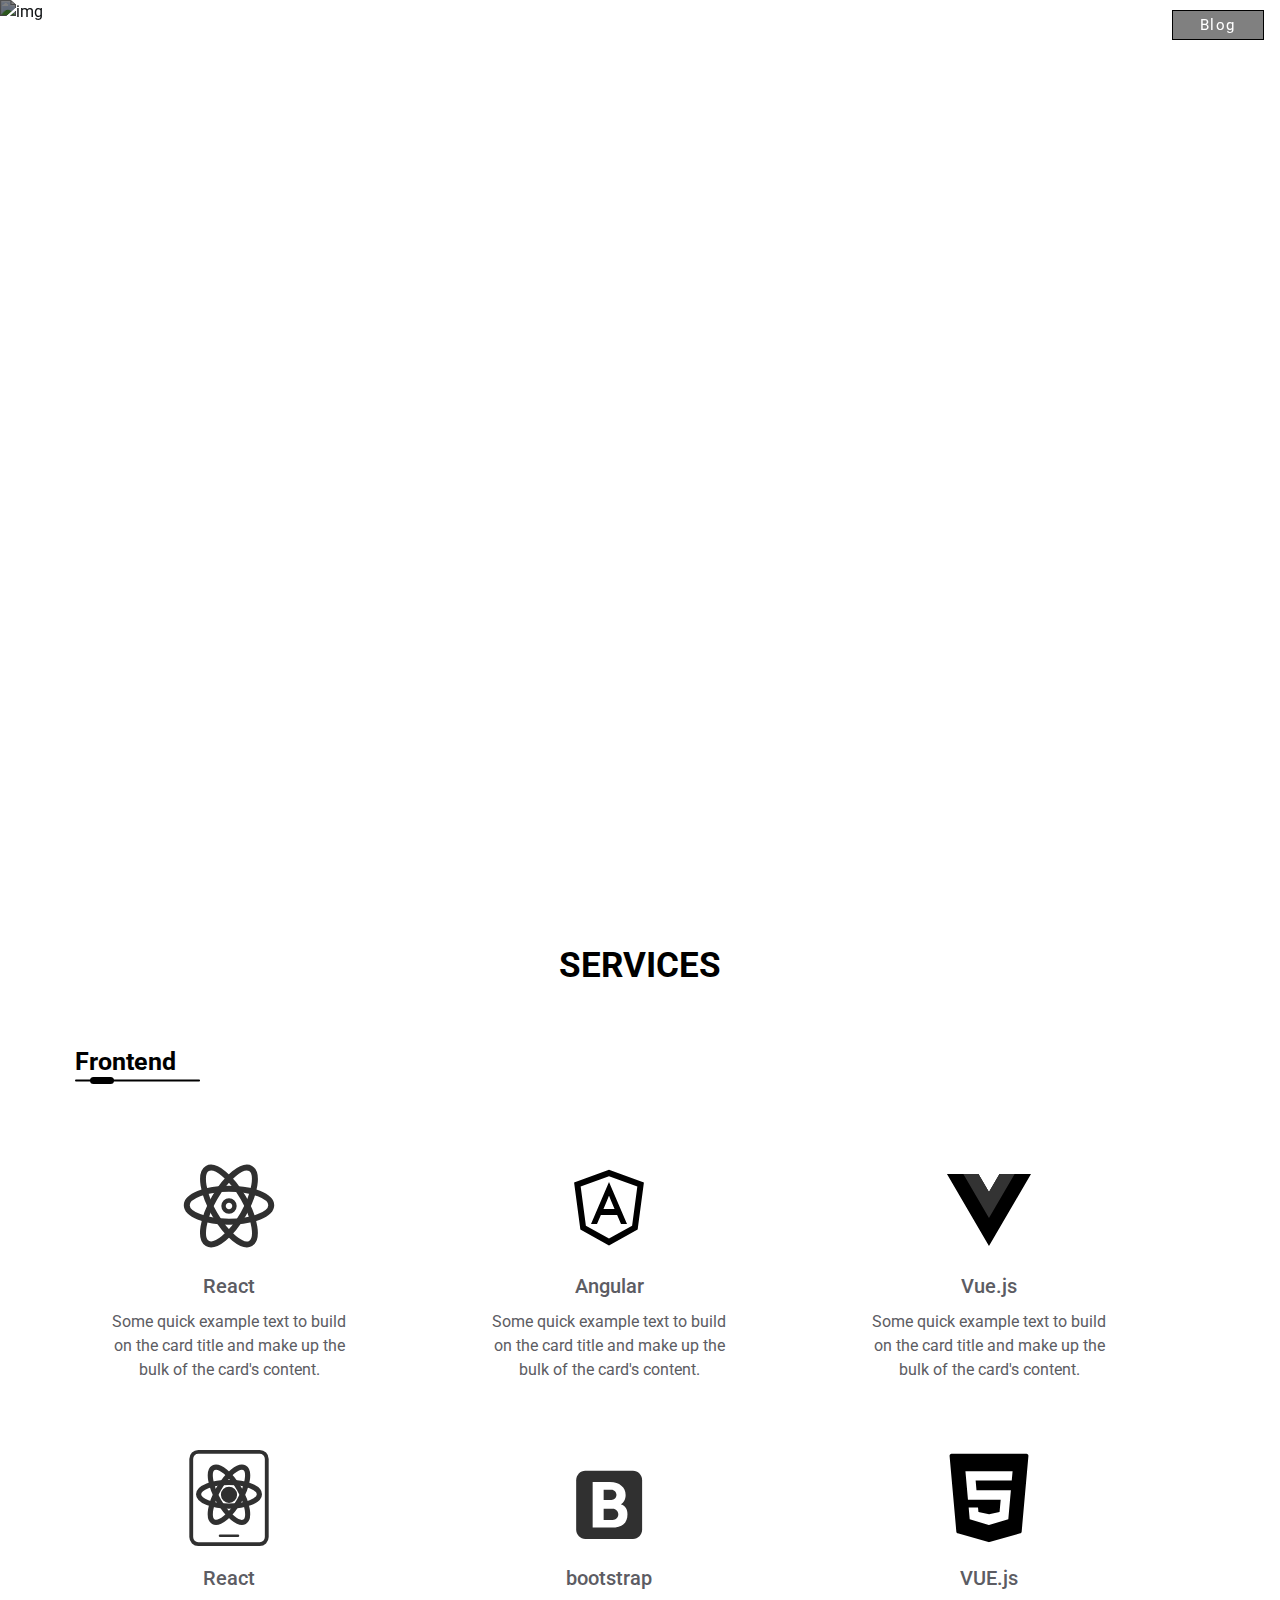
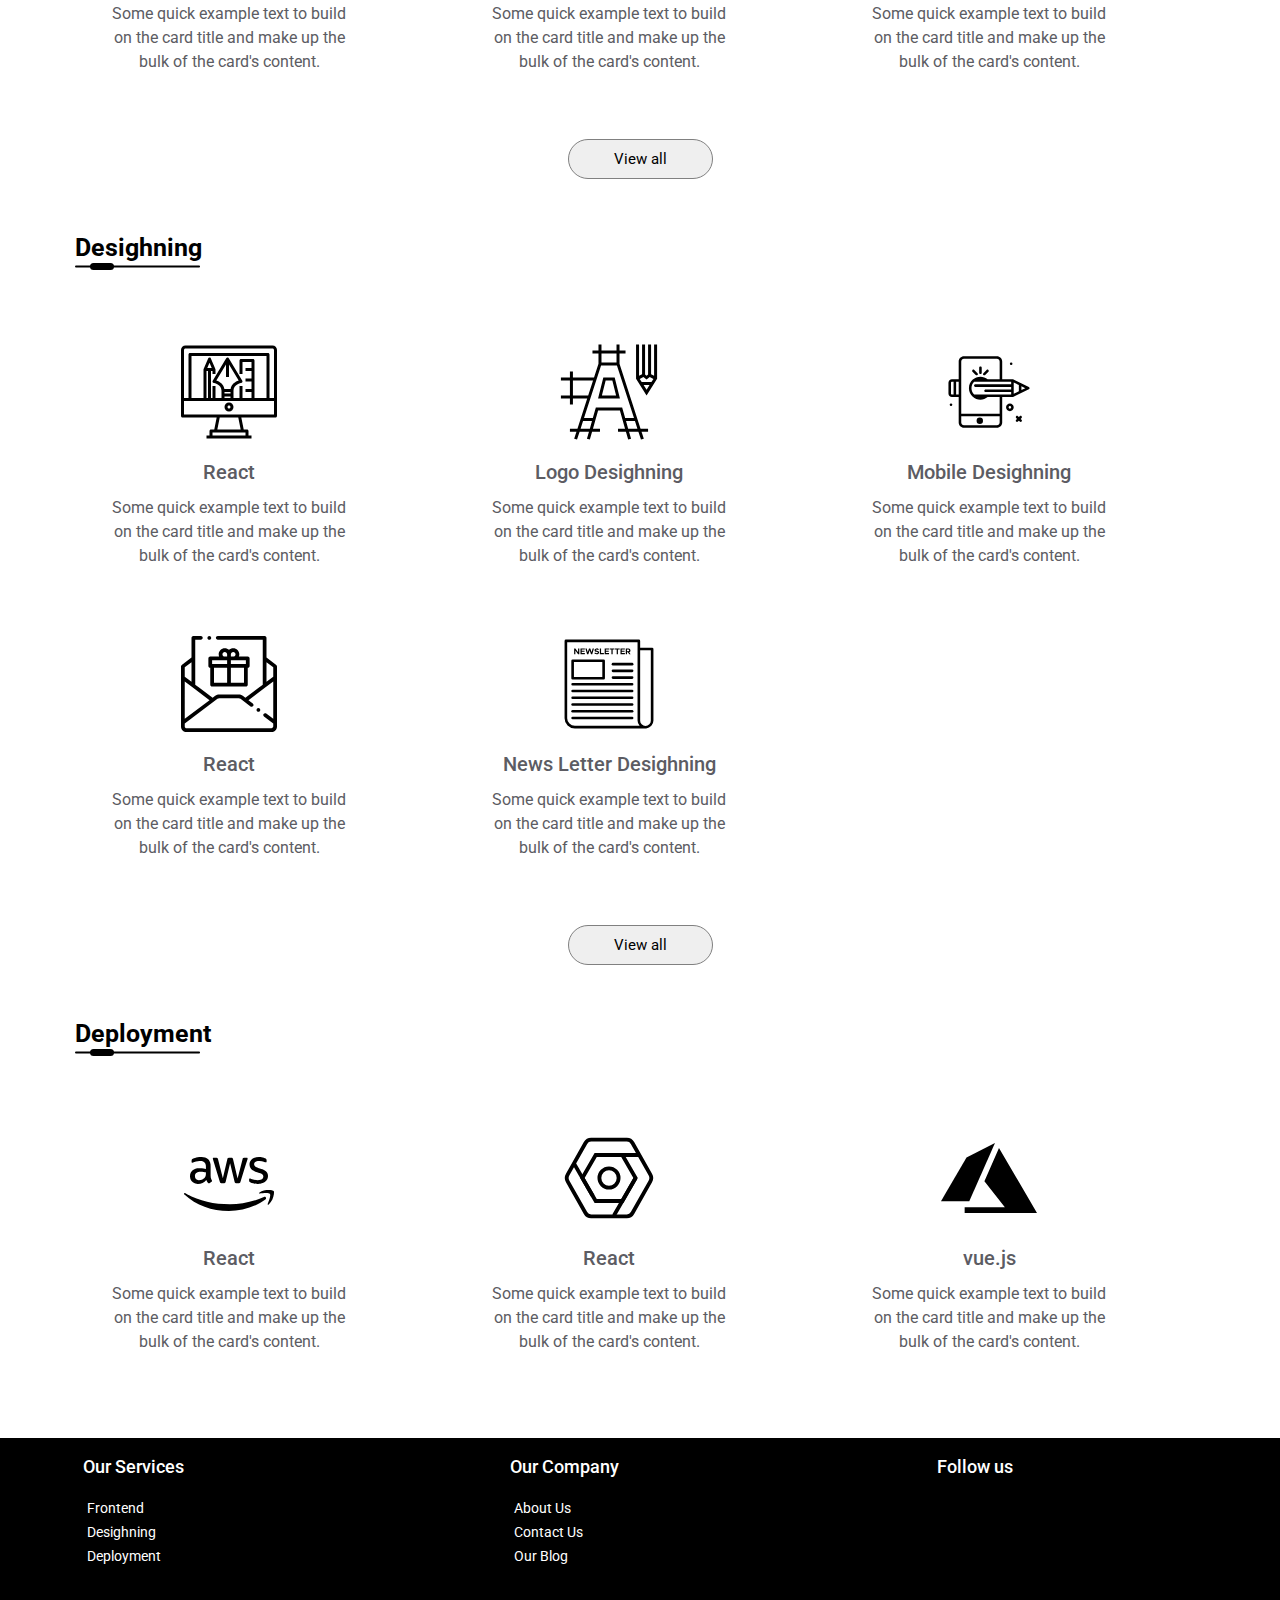
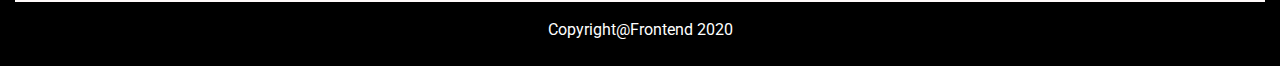
==== html/home.html @ 760f93eb "first commit" ====
<!DOCTYPE html>

<html lang="en">

<head>

    <meta charset="UTF-8">

    <meta name="viewport" content="width=device-width, initial-scale=1.0">

    <title>Frontend solutions</title>

    <!-- bootstrap -->

    <link rel="stylesheet" href="https://stackpath.bootstrapcdn.com/bootstrap/4.5.2/css/bootstrap.min.css" integrity="sha384-JcKb8q3iqJ61gNV9KGb8thSsNjpSL0n8PARn9HuZOnIxN0hoP+VmmDGMN5t9UJ0Z" crossorigin="anonymous">

    <!-- Fonts -->

    <link href="https://fonts.googleapis.com/css2?family=Roboto&display=swap" rel="stylesheet">

    <link href="https://fonts.googleapis.com/css2?family=Rasa&display=swap" rel="stylesheet">

    <link href="https://fonts.googleapis.com/css2?family=Righteous&display=swap" rel="stylesheet">

    <link href="https://fonts.googleapis.com/css2?family=Saira+Condensed&display=swap" rel="stylesheet">

    <link href="https://fonts.googleapis.com/css2?family=Do+Hyeon&display=swap" rel="stylesheet">

    <!-- animate css -->

    <link rel="stylesheet" href="https://cdnjs.cloudflare.com/ajax/libs/animate.css/4.0.0/animate.min.css" />

    <!-- font awesome -->

    <link rel="stylesheet" href="path/to/font-awesome/css/font-awesome.min.css">

    <!-- CSS  -->

    <link rel="stylesheet" href="../css/home.css">


</head>

<body>

    <!-- Navbar------------------------------------------------------------------------------- -->

    <header class="container-fluid">
        <nav class="navbar  navbar-expand-lg navbar-light fixed-top ">
            <div class="logo-container">
                <div class="logo-items-1">
                    <img class="nav-logo" src="../images/logo1.svg" alt="img">

                </div>
                <div class="logo-items-2">
                    <a class="navbar-brand title " style="color: white; flex: 1 2 100%;" href="#">Frontend solutions</a>
                </div>

            </div>

            <button class="navbar-toggler togler-btn" type="button" data-toggle="collapse" data-target="#navbarSupportedContent" aria-controls="navbarSupportedContent" aria-expanded="false" aria-label="Toggle navigation">
              <span class="navbar-toggler-icon"></span>
            </button>

            <div class=" collapse navbar-collapse" id="navbarSupportedContent">

                <ul class="navbar-nav ml-auto">

                    <li class="nav-item Nav-items ">
                        <a class="nav-link " style="color: white;" href="#">About us</a>
                    </li>

                    <li class="nav-item Nav-items">
                        <div class="dropdown">
                            <a class="nav-link dropbtn " style="color: white;" href="#">Services</a>
                            <div class="dropdown-content">
                                <a href="#">Frontend Services</a>
                                <a href="#">Desighning</a>
                                <a href="#">Deployment</a>
                            </div>

                        </div>
                    </li>

                    <li class="nav-item Nav-items">
                        <a class="nav-link" style="color: white;" href="#">Contact us</a>
                    </li>
                    <a href="./blog.html"><button class="login-button butn-txt">Blog</button></a>


                </ul>

            </div>


        </nav>

    </header>


    <!-- Carouserl----------------------------------------------------------------------------- -->
    <!-- -------------------------------------------------------------------------------------- -->
    <main>

        <div>
            <div id="carouselExampleCaptions" class="carousel slide home-intro" data-ride="carousel" data-interval='7000'>

                <ol class="carousel-indicators">

                    <li data-target="#carouselExampleCaptions" data-slide-to="0" class="active"></li>

                    <li data-target="#carouselExampleCaptions" data-slide-to="1"></li>

                    <li data-target="#carouselExampleCaptions" data-slide-to="2"></li>

                </ol>

                <div class="carousel-inner">
                    <div class="carousel-item active ">

                        <img src="../images/first page image" class="d-block w-100" alt="img" style="filter: brightness(50%);">

                        <div class="row">
                            <div class="col-12">
                                <div class="carousel-caption d-none d-md-block">

                                    <h5 class="animate__bounceInUp" style="animation-duration: 2s;">Second slide label</h5>

                                    <p class="animate__flash" style="animation-duration: 2s;">Animate.css is a library of ready-to-use, cross-browser animations for use in your web projects. Great for emphasis, home pages, sliders, and attention-guiding hintsLorem ipsum dolor sit amet, consectetur adipiscing
                                        elit.
                                    </p>

                                    <a href="#">More info</a>

                                </div>

                            </div>

                        </div>


                    </div>
                    <div class="carousel-item">

                        <img src="../images/first page image" class="d-block w-100" alt="img" style="filter: brightness(50%);">

                        <div class="carousel-caption d-none d-md-block">

                            <h5 class="animate__bounceInUp" style="animation-duration: 2s;">Second slide label</h5>

                            <p class="animate__flash" style="animation-duration: 2s;">Animate.css is a library of ready-to-use, cross-browser animations for use in your web projects. Great for emphasis, home pages, sliders, and attention-guiding hintsLorem ipsum dolor sit amet, consectetur adipiscing elit.</p>

                            <a href="#">More info</a>

                        </div>
                    </div>

                    <div class="carousel-item">

                        <img src="../images/first page image" class="d-block w-100" alt="" style="filter: brightness(50%);">

                        <div class="carousel-caption d-none d-md-block">

                            <h5 class="animate__bounceInUp" style="animation-duration: 2s;">Third slide label</h5>

                            <p class="animate__flash" style="animation-duration: 2s;">Animate.css is a library of ready-to-use, cross-browser animations for use in your web projects. Great for emphasis, home pages, sliders, and attention-guiding hintsPraesent commodo cursus magna, vel scelerisque nisl consectetur.</p>

                            <a href="#">More info</a>

                        </div>
                    </div>
                </div>
                <a class="carousel-control-prev" href="#carouselExampleCaptions" role="button" data-slide="prev">

                    <span class="carousel-control-prev-icon" aria-hidden="true"></span>

                    <span class="sr-only">Previous</span>

                </a>
                <a class="carousel-control-next" href="#carouselExampleCaptions" role="button" data-slide="next">

                    <span class="carousel-control-next-icon" aria-hidden="true"></span>

                    <span class="sr-only">Next</span>

                </a>
            </div>
        </div>

        <!-- Grid-------------------------------------------------------------------------------- -->
        <!-- ------------------------------------------------------------------------------------- -->

        <div class="container">
            <div class="row subtitles">
                <div class="col-12">
                    SERVICES
                </div>
            </div>
            <div class="row subtitles2">
                <div class="col-12">
                    Frontend
                </div>
                <div class="sub-img">
                    <img src="../images/LINE.svg" alt="">
                </div>
            </div>
        </div>

        <div class="container">
            <div class="row">
                <div class="col-12 col-sm-6 col-md-4 col_grid">
                    <div class="card card-dec" style="width: 18rem;">
                        <img src="../images/1.svg" class="card-img-top  icons" alt="...">
                        <div class="card-body">
                            <h5 class="card-title">React</h5>
                            <p class="card-text">Some quick example text to build on the card title and make up the bulk of the card's content.</p>
                        </div>
                    </div>
                </div>


                <div class="col-12 col-sm-6 col-md-4">
                    <div class="card card-dec " style="width: 18rem; ">
                        <img src="../images/2.svg " class="card-img-top icons " alt="... ">
                        <div class="card-body ">
                            <h5 class="card-title ">Angular</h5>
                            <p class="card-text ">Some quick example text to build on the card title and make up the bulk of the card's content.</p>
                        </div>
                    </div>
                </div>


                <div class="col-12 col-sm-6 col-md-4 ">
                    <div class="card card-dec " style="width: 18rem; ">
                        <img src="../images/3.svg " class="card-img-top icons " alt="... ">
                        <div class="card-body ">
                            <h5 class="card-title ">Vue.js</h5>
                            <p class="card-text ">Some quick example text to build on the card title and make up the bulk of the card's content.</p>
                        </div>
                    </div>
                </div>





                <div class="col-12 col-sm-6 col-md-4 ">
                    <div class="card card-dec " style="width: 18rem; ">
                        <img src="../images/native.svg " class="card-img-top icons " alt="... ">
                        <div class="card-body ">
                            <h5 class="card-title ">React</h5>
                            <p class="card-text ">Some quick example text to build on the card title and make up the bulk of the card's content.</p>
                        </div>
                    </div>
                </div>


                <div class="col-12 col-sm-6 col-md-4 ">
                    <div class="card card-dec " style="width: 18rem; ">
                        <img src="../images/5.svg " class="card-img-top icons " alt="... ">
                        <div class="card-body ">
                            <h5 class="card-title ">bootstrap</h5>
                            <p class="card-text ">Some quick example text to build on the card title and make up the bulk of the card's content.</p>
                        </div>
                    </div>
                </div>


                <div class="col-12 col-sm-6 col-md-4 ">
                    <div class="card card-dec " style="width: 18rem; ">
                        <img src="../images/6.svg " class="card-img-top icons " alt="... ">
                        <div class="card-body ">
                            <h5 class="card-title ">VUE.js</h5>
                            <p class="card-text ">Some quick example text to build on the card title and make up the bulk of the card's content.</p>
                        </div>
                    </div>
                </div>

            </div>

            <div class="row ">
                <div class="col-12 " style="text-align: center; ">
                    <button class="but-view ">View all</button>
                </div>
            </div>

        </div>


        <div class="container ">
            <div class="row subtitles2 ">
                <div class="col-12 ">
                    Desighning
                </div>
                <div class="sub-img">
                    <img src="../images/LINE.svg" alt="">
                </div>
            </div>
        </div>

        <div class="container ">
            <div class="row ">
                <div class="col-12 col-sm-6 col-md-4 ">
                    <div class="card card-dec " style="width: 18rem; ">
                        <img src="../images/7.svg " class="card-img-top icons " alt="... ">
                        <div class="card-body ">
                            <h5 class="card-title ">React</h5>
                            <p class="card-text ">Some quick example text to build on the card title and make up the bulk of the card's content.</p>
                        </div>
                    </div>
                </div>


                <div class="col-12 col-sm-6 col-md-4 ">
                    <div class="card card-dec " style="width: 18rem; ">
                        <img src="../images/8.svg " class="card-img-top icons " alt="... ">
                        <div class="card-body ">
                            <h5 class="card-title ">Logo Desighning</h5>
                            <p class="card-text ">Some quick example text to build on the card title and make up the bulk of the card's content.</p>
                        </div>
                    </div>
                </div>


                <div class="col-12 col-sm-6 col-md-4 ">
                    <div class="card card-dec " style="width: 18rem; ">
                        <img src="../images/9.svg " class="card-img-top icons " alt="... ">
                        <div class="card-body ">
                            <h5 class="card-title ">Mobile Desighning</h5>
                            <p class="card-text ">Some quick example text to build on the card title and make up the bulk of the card's content.</p>
                        </div>
                    </div>
                </div>


                <div class="col-12 col-sm-6 col-md-4 ">
                    <div class="card card-dec " style="width: 18rem; ">
                        <img src="../images/10.svg " class="card-img-top icons " alt="... ">
                        <div class="card-body ">
                            <h5 class="card-title ">React</h5>
                            <p class="card-text ">Some quick example text to build on the card title and make up the bulk of the card's content.</p>
                        </div>
                    </div>
                </div>




                <div class="col-12 col-sm-6 col-md-4 ">
                    <div class="card card-dec " style="width: 18rem; ">
                        <img src="../images/11.svg " class="card-img-top icons " alt="... ">
                        <div class="card-body ">
                            <h5 class="card-title ">News Letter Desighning</h5>
                            <p class="card-text ">Some quick example text to build on the card title and make up the bulk of the card's content.</p>
                        </div>
                    </div>
                </div>
            </div>


            <div class="row ">
                <div class="col-12 " style="text-align: center; ">
                    <button class="but-view ">View all</button>
                </div>
            </div>

        </div>


        <div class="container ">
            <div class="row subtitles2 ">
                <div class="col-12 ">
                    Deployment
                </div>
                <div class="sub-img">
                    <img src="../images/LINE.svg" alt="">
                </div>
            </div>
        </div>

        <div class="container ">
            <div class="row ">
                <div class="col-12 col-sm-6 col-md-4 ">
                    <div class="card card-dec " style="width: 18rem; ">
                        <img src="../images/12.svg " class="card-img-top icons " alt="... ">
                        <div class="card-body ">
                            <h5 class="card-title ">React</h5>
                            <p class="card-text ">Some quick example text to build on the card title and make up the bulk of the card's content.</p>
                        </div>
                    </div>
                </div>


                <div class="col-12 col-sm-6 col-md-4 ">
                    <div class="card card-dec " style="width: 18rem; ">
                        <img src="../images/13.svg " class="card-img-top icons " alt="... ">
                        <div class="card-body ">
                            <h5 class="card-title ">React</h5>
                            <p class="card-text ">Some quick example text to build on the card title and make up the bulk of the card's content.</p>
                        </div>
                    </div>
                </div>


                <div class="col-12 col-sm-6 col-md-4 ">
                    <div class="card card-dec " style="width: 18rem; ">
                        <img src="../images/14.svg " class="card-img-top icons " alt="... ">
                        <div class="card-body ">
                            <h5 class="card-title ">vue.js</h5>
                            <p class="card-text ">Some quick example text to build on the card title and make up the bulk of the card's content.</p>
                        </div>
                    </div>
                </div>

            </div>
        </div>

    </main>

</body>
<footer class="footer">
    <div class="container-fluid">
        <div class="row">
            <div class="col-12 col-sm-6 col-md-4">
                <h5>Our Services</h5>
                <ol class="list-unstyled">
                    <li><a href="#">Frontend</a></li>
                    <li><a href="#">Desighning</a></li>
                    <li><a href="#">Deployment</a></li>
                </ol>

            </div>
            <div class="col-12 col-sm-6 col-md-4">
                <h5>Our Company</h5>
                <ol class="list-unstyled">
                    <li><a href="#">About Us</a></li>
                    <li><a href="#">Contact Us</a></li>
                    <li><a href="#">Our Blog</a></li>
                </ol>


            </div>
            <div class="col-12 col-sm-6 col-md-4">
                <h5>Follow us</h5>

            </div>

        </div>
        <div class="row">
            <div class="col-12">
                <hr style="border: 1px solid rgb(255, 250, 250);">
            </div>

        </div>
        <div class="row">
            <div class="col-12">
                <div class="copyRight">
                    <p>Copyright@Frontend 2020</p>
                </div>

            </div>

        </div>

    </div>

</footer>





<!-- javascript -->
<script src="https://code.jquery.com/jquery-3.5.1.slim.min.js " integrity="sha384-DfXdz2htPH0lsSSs5nCTpuj/zy4C+OGpamoFVy38MVBnE+IbbVYUew+OrCXaRkfj " crossorigin="anonymous "></script>
<script src="https://cdn.jsdelivr.net/npm/popper.js@1.16.1/dist/umd/popper.min.js " integrity="sha384-9/reFTGAW83EW2RDu2S0VKaIzap3H66lZH81PoYlFhbGU+6BZp6G7niu735Sk7lN " crossorigin="anonymous "></script>
<script src="https://stackpath.bootstrapcdn.com/bootstrap/4.5.2/js/bootstrap.min.js " integrity="sha384-B4gt1jrGC7Jh4AgTPSdUtOBvfO8shuf57BaghqFfPlYxofvL8/KUEfYiJOMMV+rV " crossorigin="anonymous "></script>
<script src="../css/script/script.js "></script>

</html>
---- css/home.css ----
.bg-dark {
    background: transparent !important;
}

nav {
    margin-top: -1em;
}

.navScrolled {
    background: black;
    box-shadow: 0 3px 20px rgba(59, 55, 55, 0.2);
}


/* 
.navScrolled:hover {
    background: gray;
} */

.nav-scrolled {
    background-color: black;
}

header {
    --background: transparent;
    position: fixed;
    top: 0;
    left: 0;
    right: 0;
    z-index: 999;
    display: flex;
    justify-content: space-between;
    align-items: center;
    padding: 2em 2em 1.3em 2em;
    transition: background 250ms ease-in;
    background: var(--background);
    color: var(--text);
}

.title {
    color: white;
    font-size: 25px;
    font-family: 'Saira Condensed', sans-serif;
}

.nav-logo {
    height: 25px;
}

.logo-container {
    width: 300px;
    display: flex;
}

.logo-items-1 {
    margin: 20px 10px 0px 30px;
}

.logo-items-2 {
    margin-top: 8px;
    margin-left: px;
}

.Nav-items {
    font-family: 'Roboto', sans-serif;
    margin-left: 10px;
    font-size: 15px;
    margin-top: 12px;
}

.Nav-items:hover {
    background: black;
}

.dropdown {
    position: relative;
    display: inline-block;
}

.dropdown-content {
    display: none;
    position: absolute;
    background-color: black;
    min-width: 160px;
    box-shadow: 0px 8px 16px 0px rgba(0, 0, 0, 0.2);
    z-index: 1;
}

.dropdown-content a {
    color: white;
    padding: 12px 16px;
    text-decoration: none;
    display: block;
    background-color: rgba(59, 55, 55, 0.2);
}

.dropdown-content a:hover {
    background-color: gray;
}

.dropdown:hover .dropdown-content {
    display: block;
}

.dropdown:hover .dropbtn {}

.login-button {
    margin-left: 10px;
    margin-top: 1em;
    padding: 0.2em 1.8em;
    border-radius: 0px;
    border: none;
    background: gray;
    border: 1px solid black;
    font-size: 15px;
    text-align: center;
    font-family: 'Roboto', sans-serif;
    letter-spacing: .10rem;
    transition: all .3s;
    position: relative;
    overflow: hidden;
    z-index: 1;
}

.butn-txt {
    color: white;
}

.butn-txt:hover {
    text-decoration: none;
    color: white;
}

.login-button:hover {
    background: black;
}

.togler-btn {
    background-color: white;
    margin-top: 0.8em;
}

.carousel-item {
    height: 100vh;
    min-height: 300px;
    background: no-repeat center center scroll;
    -webkit-background-size: cover;
    background-size: cover;
}

.carousel-img {
    filter: brightness(55%);
}

.carousel-caption {
    bottom: 220px;
    filter: brightness(90%);
}

.carousel-caption h5 {
    font-size: 45px;
    text-transform: uppercase;
    letter-spacing: 2px;
    margin-top: 25px;
    font-family: 'Roboto', sans-serif;
    color: white;
}

.carousel-caption p {
    margin: auto;
    line-height: 1.9;
    font-size: 18px;
    font-family: 'Rasa', serif;
    color: white;
}

.carousel-caption a {
    text-transform: uppercase;
    background: rgb(17, 19, 12);
    padding: 10px 30px;
    display: inline-block;
    margin-top: 15px;
    color: #ffffff;
}

.subtitles {
    font-size: 35px;
    color: black;
    text-align: center;
    margin: 40px 0px;
    font-weight: bold;
}

.subtitles2 {
    font-size: 25px;
    color: black;
    font-weight: bold;
    font-family: 'Roboto', sans-serif;
    margin-top: 2em;
    margin-left: -1em;
    margin-bottom: 0.5em;
}

.subtitles2:hover {
    cursor: pointer;
    transition: all 2s ease;
    color: gray;
}

.sub-img {
    margin-top: -0.8em;
    margin-left: 0.6em;
}

.col_grid {
    text-align: center;
}

.icons {
    height: 6em;
    margin-top: 2em;
    color: rgb(95, 97, 99);
}

.card-dec {
    border: none;
    text-align: center;
    color: rgb(92, 92, 99);
    margin-top: 1em;
}

.view-button {
    text-align: center;
}

.but-view {
    border-radius: 50px;
    font-size: 15px;
    padding: 0.5em 3em;
    border: 0.5px solid gray;
    margin-top: 3em;
}

.but-view:hover {
    background: rgb(92, 92, 99);
    color: white;
}

.Input {
    margin-top: 0.5em;
}

.footer {
    color: #ffffff;
    background-color: black;
    margin-top: 4em;
}

.footer a {
    color: white;
    font-size: 0.9em;
    margin: 1em 5em;
}

.footer h5 {
    font-size: 18px;
    margin: 1em 3.8em;
}

.copyRight {
    text-align: center;
    margin-top: 0.5;
    padding-bottom: 0.5em;
}

@media only screen and (max-width: 570px) {
    .title {
        font-size: 20px;
    }
    .nav-logo {
        height: 1.8em;
    }
}

@media only screen and (max-width:400px) {
    .title {
        font-size: 18px;
    }
    .nav-logo {
        height: 1.5em;
    }
}
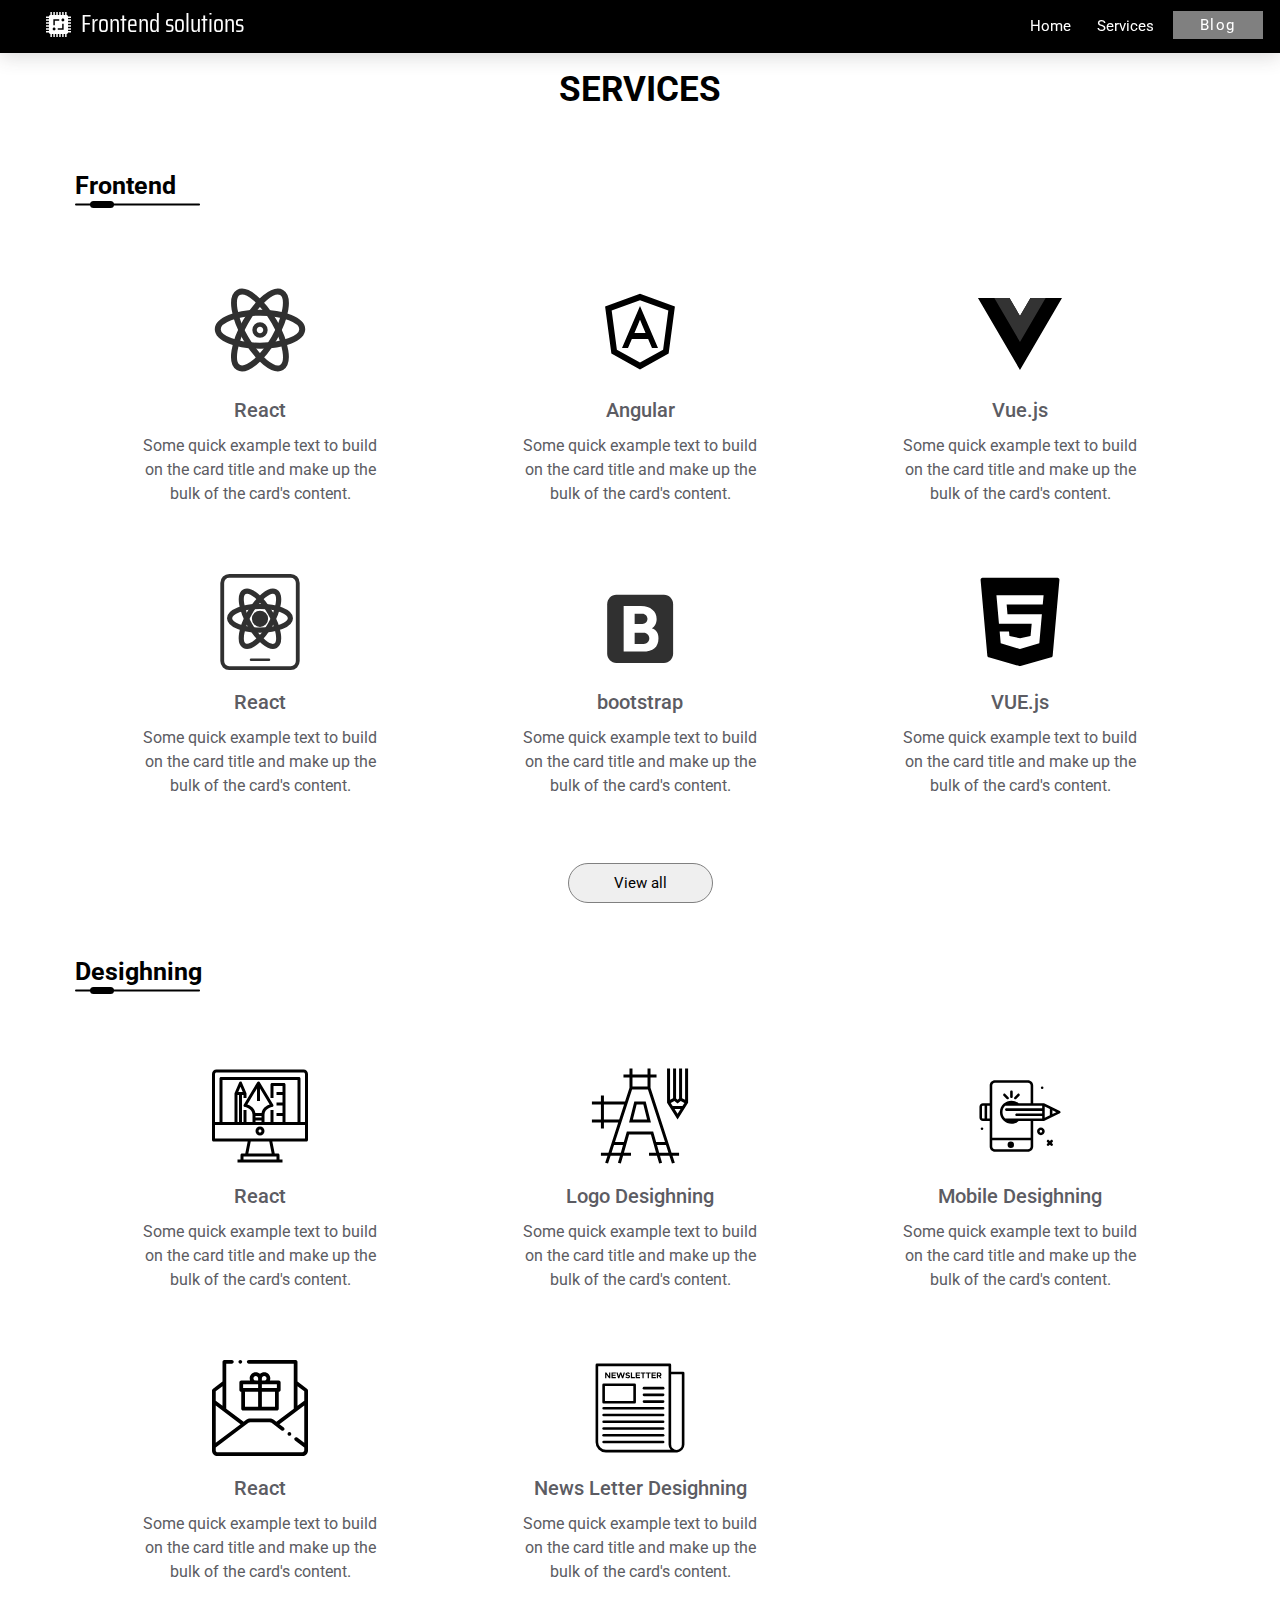
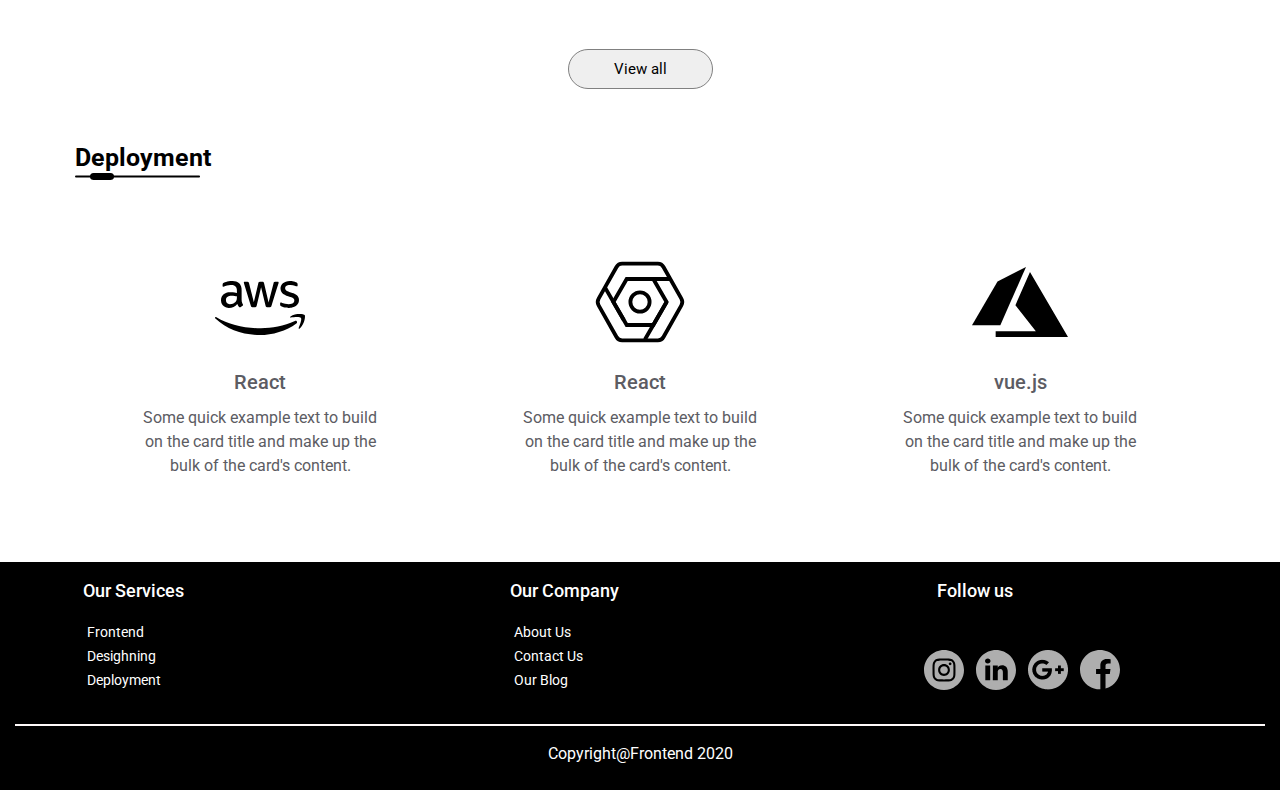
==== commit 13c3d500: "Fully Responsive" ====
--- a/html/home.html
+++ b/html/home.html
@@ -10,6 +10,10 @@
 
     <title>Frontend solutions</title>
 
+    <!-- Favicon -->
+
+    <link rel="icon" href="../images/logo1.svg" style="color: black;" type="image/gif" sizes="16x16">
+
     <!-- bootstrap -->
 
     <link rel="stylesheet" href="https://stackpath.bootstrapcdn.com/bootstrap/4.5.2/css/bootstrap.min.css" integrity="sha384-JcKb8q3iqJ61gNV9KGb8thSsNjpSL0n8PARn9HuZOnIxN0hoP+VmmDGMN5t9UJ0Z" crossorigin="anonymous">
@@ -45,7 +49,7 @@
 
     <!-- Navbar------------------------------------------------------------------------------- -->
 
-    <header class="container-fluid">
+    <header class="container-f">
         <nav class="navbar  navbar-expand-lg navbar-light fixed-top ">
             <div class="logo-container">
                 <div class="logo-items-1">
@@ -66,8 +70,8 @@
 
                 <ul class="navbar-nav ml-auto">
 
-                    <li class="nav-item Nav-items ">
-                        <a class="nav-link " style="color: white;" href="#">About us</a>
+                    <li data-menuanchor="slide01/home" class="nav-item Nav-items ">
+                        <a class="nav-link " style="color: white;" href="#slide01">Home</a>
                     </li>
 
                     <li class="nav-item Nav-items">
@@ -75,16 +79,16 @@
                             <a class="nav-link dropbtn " style="color: white;" href="#">Services</a>
                             <div class="dropdown-content">
                                 <a href="#">Frontend Services</a>
-                                <a href="#">Desighning</a>
-                                <a href="#">Deployment</a>
+                                <a data-menuanchor="slide02" href="#slide02">Desighning</a>
+                                <a data-menuanchor="slide03" href="#slide03">Deployment</a>
                             </div>
 
                         </div>
                     </li>
 
-                    <li class="nav-item Nav-items">
+                    <!-- <li class="nav-item Nav-items">
                         <a class="nav-link" style="color: white;" href="#">Contact us</a>
-                    </li>
+                    </li> -->
                     <a href="./blog.html"><button class="login-button butn-txt">Blog</button></a>
 
 
@@ -100,328 +104,306 @@
 
     <!-- Carouserl----------------------------------------------------------------------------- -->
     <!-- -------------------------------------------------------------------------------------- -->
-    <main>
-
-        <div>
-            <div id="carouselExampleCaptions" class="carousel slide home-intro" data-ride="carousel" data-interval='7000'>
-
-                <ol class="carousel-indicators">
-
-                    <li data-target="#carouselExampleCaptions" data-slide-to="0" class="active"></li>
-
-                    <li data-target="#carouselExampleCaptions" data-slide-to="1"></li>
-
-                    <li data-target="#carouselExampleCaptions" data-slide-to="2"></li>
-
-                </ol>
-
-                <div class="carousel-inner">
-                    <div class="carousel-item active ">
-
-                        <img src="../images/first page image" class="d-block w-100" alt="img" style="filter: brightness(50%);">
-
-                        <div class="row">
-                            <div class="col-12">
-                                <div class="carousel-caption d-none d-md-block">
-
-                                    <h5 class="animate__bounceInUp" style="animation-duration: 2s;">Second slide label</h5>
-
-                                    <p class="animate__flash" style="animation-duration: 2s;">Animate.css is a library of ready-to-use, cross-browser animations for use in your web projects. Great for emphasis, home pages, sliders, and attention-guiding hintsLorem ipsum dolor sit amet, consectetur adipiscing
-                                        elit.
-                                    </p>
-
-                                    <a href="#">More info</a>
-
-                                </div>
-
-                            </div>
-
-                        </div>
-
-
-                    </div>
-                    <div class="carousel-item">
-
-                        <img src="../images/first page image" class="d-block w-100" alt="img" style="filter: brightness(50%);">
-
-                        <div class="carousel-caption d-none d-md-block">
-
-                            <h5 class="animate__bounceInUp" style="animation-duration: 2s;">Second slide label</h5>
-
-                            <p class="animate__flash" style="animation-duration: 2s;">Animate.css is a library of ready-to-use, cross-browser animations for use in your web projects. Great for emphasis, home pages, sliders, and attention-guiding hintsLorem ipsum dolor sit amet, consectetur adipiscing elit.</p>
-
-                            <a href="#">More info</a>
-
-                        </div>
-                    </div>
-
-                    <div class="carousel-item">
-
-                        <img src="../images/first page image" class="d-block w-100" alt="" style="filter: brightness(50%);">
-
-                        <div class="carousel-caption d-none d-md-block">
-
-                            <h5 class="animate__bounceInUp" style="animation-duration: 2s;">Third slide label</h5>
-
-                            <p class="animate__flash" style="animation-duration: 2s;">Animate.css is a library of ready-to-use, cross-browser animations for use in your web projects. Great for emphasis, home pages, sliders, and attention-guiding hintsPraesent commodo cursus magna, vel scelerisque nisl consectetur.</p>
-
-                            <a href="#">More info</a>
-
-                        </div>
-                    </div>
-                </div>
-                <a class="carousel-control-prev" href="#carouselExampleCaptions" role="button" data-slide="prev">
-
-                    <span class="carousel-control-prev-icon" aria-hidden="true"></span>
-
-                    <span class="sr-only">Previous</span>
-
-                </a>
-                <a class="carousel-control-next" href="#carouselExampleCaptions" role="button" data-slide="next">
-
-                    <span class="carousel-control-next-icon" aria-hidden="true"></span>
-
-                    <span class="sr-only">Next</span>
-
-                </a>
-            </div>
-        </div>
-
-        <!-- Grid-------------------------------------------------------------------------------- -->
-        <!-- ------------------------------------------------------------------------------------- -->
-
-        <div class="container">
-            <div class="row subtitles">
-                <div class="col-12">
-                    SERVICES
-                </div>
-            </div>
-            <div class="row subtitles2">
-                <div class="col-12">
-                    Frontend
-                </div>
-                <div class="sub-img">
-                    <img src="../images/LINE.svg" alt="">
-                </div>
-            </div>
-        </div>
-
-        <div class="container">
-            <div class="row">
-                <div class="col-12 col-sm-6 col-md-4 col_grid">
-                    <div class="card card-dec" style="width: 18rem;">
-                        <img src="../images/1.svg" class="card-img-top  icons" alt="...">
-                        <div class="card-body">
-                            <h5 class="card-title">React</h5>
-                            <p class="card-text">Some quick example text to build on the card title and make up the bulk of the card's content.</p>
-                        </div>
-                    </div>
-                </div>
-
-
-                <div class="col-12 col-sm-6 col-md-4">
-                    <div class="card card-dec " style="width: 18rem; ">
-                        <img src="../images/2.svg " class="card-img-top icons " alt="... ">
-                        <div class="card-body ">
-                            <h5 class="card-title ">Angular</h5>
-                            <p class="card-text ">Some quick example text to build on the card title and make up the bulk of the card's content.</p>
-                        </div>
-                    </div>
-                </div>
-
-
-                <div class="col-12 col-sm-6 col-md-4 ">
-                    <div class="card card-dec " style="width: 18rem; ">
-                        <img src="../images/3.svg " class="card-img-top icons " alt="... ">
-                        <div class="card-body ">
-                            <h5 class="card-title ">Vue.js</h5>
-                            <p class="card-text ">Some quick example text to build on the card title and make up the bulk of the card's content.</p>
-                        </div>
-                    </div>
-                </div>
-
-
-
-
-
-                <div class="col-12 col-sm-6 col-md-4 ">
-                    <div class="card card-dec " style="width: 18rem; ">
-                        <img src="../images/native.svg " class="card-img-top icons " alt="... ">
-                        <div class="card-body ">
-                            <h5 class="card-title ">React</h5>
-                            <p class="card-text ">Some quick example text to build on the card title and make up the bulk of the card's content.</p>
-                        </div>
-                    </div>
-                </div>
-
-
-                <div class="col-12 col-sm-6 col-md-4 ">
-                    <div class="card card-dec " style="width: 18rem; ">
-                        <img src="../images/5.svg " class="card-img-top icons " alt="... ">
-                        <div class="card-body ">
-                            <h5 class="card-title ">bootstrap</h5>
-                            <p class="card-text ">Some quick example text to build on the card title and make up the bulk of the card's content.</p>
-                        </div>
-                    </div>
-                </div>
-
-
-                <div class="col-12 col-sm-6 col-md-4 ">
-                    <div class="card card-dec " style="width: 18rem; ">
-                        <img src="../images/6.svg " class="card-img-top icons " alt="... ">
-                        <div class="card-body ">
-                            <h5 class="card-title ">VUE.js</h5>
-                            <p class="card-text ">Some quick example text to build on the card title and make up the bulk of the card's content.</p>
-                        </div>
-                    </div>
-                </div>
-
-            </div>
-
-            <div class="row ">
-                <div class="col-12 " style="text-align: center; ">
-                    <button class="but-view ">View all</button>
-                </div>
-            </div>
-
-        </div>
-
-
-        <div class="container ">
-            <div class="row subtitles2 ">
-                <div class="col-12 ">
-                    Desighning
-                </div>
-                <div class="sub-img">
-                    <img src="../images/LINE.svg" alt="">
-                </div>
-            </div>
-        </div>
-
-        <div class="container ">
-            <div class="row ">
-                <div class="col-12 col-sm-6 col-md-4 ">
-                    <div class="card card-dec " style="width: 18rem; ">
-                        <img src="../images/7.svg " class="card-img-top icons " alt="... ">
-                        <div class="card-body ">
-                            <h5 class="card-title ">React</h5>
-                            <p class="card-text ">Some quick example text to build on the card title and make up the bulk of the card's content.</p>
-                        </div>
-                    </div>
-                </div>
-
-
-                <div class="col-12 col-sm-6 col-md-4 ">
-                    <div class="card card-dec " style="width: 18rem; ">
-                        <img src="../images/8.svg " class="card-img-top icons " alt="... ">
-                        <div class="card-body ">
-                            <h5 class="card-title ">Logo Desighning</h5>
-                            <p class="card-text ">Some quick example text to build on the card title and make up the bulk of the card's content.</p>
-                        </div>
-                    </div>
-                </div>
-
-
-                <div class="col-12 col-sm-6 col-md-4 ">
-                    <div class="card card-dec " style="width: 18rem; ">
-                        <img src="../images/9.svg " class="card-img-top icons " alt="... ">
-                        <div class="card-body ">
-                            <h5 class="card-title ">Mobile Desighning</h5>
-                            <p class="card-text ">Some quick example text to build on the card title and make up the bulk of the card's content.</p>
-                        </div>
-                    </div>
-                </div>
-
-
-                <div class="col-12 col-sm-6 col-md-4 ">
-                    <div class="card card-dec " style="width: 18rem; ">
-                        <img src="../images/10.svg " class="card-img-top icons " alt="... ">
-                        <div class="card-body ">
-                            <h5 class="card-title ">React</h5>
-                            <p class="card-text ">Some quick example text to build on the card title and make up the bulk of the card's content.</p>
-                        </div>
-                    </div>
-                </div>
-
-
-
-
-                <div class="col-12 col-sm-6 col-md-4 ">
-                    <div class="card card-dec " style="width: 18rem; ">
-                        <img src="../images/11.svg " class="card-img-top icons " alt="... ">
-                        <div class="card-body ">
-                            <h5 class="card-title ">News Letter Desighning</h5>
-                            <p class="card-text ">Some quick example text to build on the card title and make up the bulk of the card's content.</p>
-                        </div>
-                    </div>
-                </div>
-            </div>
-
-
-            <div class="row ">
-                <div class="col-12 " style="text-align: center; ">
-                    <button class="but-view ">View all</button>
-                </div>
-            </div>
-
-        </div>
-
-
-        <div class="container ">
-            <div class="row subtitles2 ">
-                <div class="col-12 ">
-                    Deployment
-                </div>
-                <div class="sub-img">
-                    <img src="../images/LINE.svg" alt="">
-                </div>
-            </div>
-        </div>
-
-        <div class="container ">
-            <div class="row ">
-                <div class="col-12 col-sm-6 col-md-4 ">
-                    <div class="card card-dec " style="width: 18rem; ">
-                        <img src="../images/12.svg " class="card-img-top icons " alt="... ">
-                        <div class="card-body ">
-                            <h5 class="card-title ">React</h5>
-                            <p class="card-text ">Some quick example text to build on the card title and make up the bulk of the card's content.</p>
-                        </div>
-                    </div>
-                </div>
-
-
-                <div class="col-12 col-sm-6 col-md-4 ">
-                    <div class="card card-dec " style="width: 18rem; ">
-                        <img src="../images/13.svg " class="card-img-top icons " alt="... ">
-                        <div class="card-body ">
-                            <h5 class="card-title ">React</h5>
-                            <p class="card-text ">Some quick example text to build on the card title and make up the bulk of the card's content.</p>
-                        </div>
-                    </div>
-                </div>
-
-
-                <div class="col-12 col-sm-6 col-md-4 ">
-                    <div class="card card-dec " style="width: 18rem; ">
-                        <img src="../images/14.svg " class="card-img-top icons " alt="... ">
-                        <div class="card-body ">
-                            <h5 class="card-title ">vue.js</h5>
-                            <p class="card-text ">Some quick example text to build on the card title and make up the bulk of the card's content.</p>
-                        </div>
-                    </div>
-                </div>
-
-            </div>
-        </div>
-
-    </main>
+
+
+
+    <div id="carouselExampleIndicators" class="carousel slide home-intro" data-ride="carousel">
+        <ol class="carousel-indicators">
+            <li data-target="#carouselExampleIndicators" data-slide-to="0" class="active"></li>
+            <li data-target="#carouselExampleIndicators" data-slide-to="1"></li>
+            <li data-target="#carouselExampleIndicators" data-slide-to="2"></li>
+        </ol>
+        <div class="carousel-inner">
+            <div class="carousel-item active">
+                <img class="d-block w-100" src="../images/first page image" style="filter: brightness(50%);" alt="First slide">
+            </div>
+            <div class="carousel-item">
+                <img class="d-block w-100" src="../images/first page image" style="filter: brightness(50%);" alt=" Second slide ">
+            </div>
+            <div class="carousel-item ">
+                <img class="d-block w-100 " src="../images/first page image " style="filter: brightness(50%); " alt="Third slide">
+            </div>
+        </div>
+        <a class="carousel-control-prev" href="#carouselExampleIndicators" role="button" data-slide="prev">
+            <span class="carousel-control-prev-icon" aria-hidden="true"></span>
+            <span class="sr-only">Previous</span>
+        </a>
+        <a class="carousel-control-next" href="#carouselExampleIndicators" role="button" data-slide="next">
+            <span class="carousel-control-next-icon" aria-hidden="true"></span>
+            <span class="sr-only">Next</span>
+        </a>
+    </div>
+
+
+    <!-- Grid-------------------------------------------------------------------------------- -->
+    <!-- ------------------------------------------------------------------------------------- -->
+
+
+
+    <div class="container">
+
+        <div class="row subtitles  ">
+            <div class="col-12">
+                SERVICES
+            </div>
+        </div>
+    </div>
+    <div class="container ">
+        <div class="row subtitles2 ">
+            <div class="col-12 ">
+                Frontend
+            </div>
+            <div class="sub-img">
+                <img src="../images/LINE.svg" alt="">
+            </div>
+        </div>
+    </div>
+
+
+    <div class="container ">
+        <div class="row">
+            <div class="col-12 col-sm-6 col-md-4 col_grid  d-flex justify-content-around">
+                <div class="card card-dec " style="width: 18rem;">
+                    <img src="../images/1.svg" class="card-img-top  icons" alt="...">
+                    <div class="card-body">
+                        <h5 class="card-title">React</h5>
+                        <p class="card-text">Some quick example text to build on the card title and make up the bulk of the card's content.</p>
+                    </div>
+                </div>
+            </div>
+
+
+            <div class="col-12 col-sm-6 col-md-4  d-flex justify-content-around">
+                <div class="card card-dec " style="width: 18rem; ">
+                    <img src="../images/2.svg " class="card-img-top icons " alt="... ">
+                    <div class="card-body ">
+                        <h5 class="card-title ">Angular</h5>
+                        <p class="card-text ">Some quick example text to build on the card title and make up the bulk of the card's content.</p>
+                    </div>
+                </div>
+            </div>
+
+
+            <div class="col-12 col-sm-6 col-md-4  d-flex justify-content-around ">
+                <div class="card card-dec " style="width: 18rem; ">
+                    <img src="../images/3.svg " class="card-img-top icons " alt="... ">
+                    <div class="card-body ">
+                        <h5 class="card-title ">Vue.js</h5>
+                        <p class="card-text ">Some quick example text to build on the card title and make up the bulk of the card's content.</p>
+                    </div>
+                </div>
+            </div>
+
+            <div class="col-12 col-sm-6 col-md-4  d-flex justify-content-around">
+                <div class="card card-dec " style="width: 18rem; ">
+                    <img src="../images/native.svg " class="card-img-top icons " alt="... ">
+                    <div class="card-body ">
+                        <h5 class="card-title ">React</h5>
+                        <p class="card-text ">Some quick example text to build on the card title and make up the bulk of the card's content.</p>
+                    </div>
+                </div>
+            </div>
+
+
+            <div class="col-12 col-sm-6 col-md-4  d-flex justify-content-around">
+                <div class="card card-dec " style="width: 18rem; ">
+                    <img src="../images/5.svg " class="card-img-top icons " alt="... ">
+                    <div class="card-body ">
+                        <h5 class="card-title ">bootstrap</h5>
+                        <p class="card-text ">Some quick example text to build on the card title and make up the bulk of the card's content.</p>
+                    </div>
+                </div>
+            </div>
+
+
+            <div class="col-12 col-sm-6 col-md-4  d-flex justify-content-around">
+                <div class="card card-dec " style="width: 18rem; ">
+                    <img src="../images/6.svg " class="card-img-top icons " alt="... ">
+                    <div class="card-body ">
+                        <h5 class="card-title ">VUE.js</h5>
+                        <p class="card-text ">Some quick example text to build on the card title and make up the bulk of the card's content.</p>
+                    </div>
+                </div>
+            </div>
+
+        </div>
+
+        <div class="row ">
+            <div class="col-12 " style="text-align: center; ">
+                <button class="but-view ">View all</button>
+            </div>
+        </div>
+
+    </div>
+
+
+    <div class="container ">
+        <div class="row subtitles2 ">
+            <div class="col-12 ">
+                Desighning
+            </div>
+            <div class="sub-img">
+                <img src="../images/LINE.svg" alt="">
+            </div>
+        </div>
+    </div>
+
+    <div class="container ">
+        <div class="row ">
+            <div class="col-12 col-sm-6 col-md-4  d-flex justify-content-around">
+                <div class="card card-dec " style="width: 18rem; ">
+                    <img src="../images/7.svg " class="card-img-top icons " alt="... ">
+                    <div class="card-body ">
+                        <h5 class="card-title ">React</h5>
+                        <p class="card-text ">Some quick example text to build on the card title and make up the bulk of the card's content.</p>
+                    </div>
+                </div>
+            </div>
+
+
+            <div class="col-12 col-sm-6 col-md-4  d-flex justify-content-around">
+                <div class="card card-dec " style="width: 18rem; ">
+                    <img src="../images/8.svg " class="card-img-top icons " alt="... ">
+                    <div class="card-body ">
+                        <h5 class="card-title ">Logo Desighning</h5>
+                        <p class="card-text ">Some quick example text to build on the card title and make up the bulk of the card's content.</p>
+                    </div>
+                </div>
+            </div>
+
+
+            <div class="col-12 col-sm-6 col-md-4  d-flex justify-content-around">
+                <div class="card card-dec " style="width: 18rem; ">
+                    <img src="../images/9.svg " class="card-img-top icons " alt="... ">
+                    <div class="card-body ">
+                        <h5 class="card-title ">Mobile Desighning</h5>
+                        <p class="card-text ">Some quick example text to build on the card title and make up the bulk of the card's content.</p>
+                    </div>
+                </div>
+            </div>
+
+
+            <div class="col-12 col-sm-6 col-md-4  d-flex justify-content-around">
+                <div class="card card-dec " style="width: 18rem; ">
+                    <img src="../images/10.svg " class="card-img-top icons " alt="... ">
+                    <div class="card-body ">
+                        <h5 class="card-title ">React</h5>
+                        <p class="card-text ">Some quick example text to build on the card title and make up the bulk of the card's content.</p>
+                    </div>
+                </div>
+            </div>
+
+
+
+
+            <div class="col-12 col-sm-6 col-md-4  d-flex justify-content-around">
+                <div class="card card-dec " style="width: 18rem; ">
+                    <img src="../images/11.svg " class="card-img-top icons " alt="... ">
+                    <div class="card-body ">
+                        <h5 class="card-title ">News Letter Desighning</h5>
+                        <p class="card-text ">Some quick example text to build on the card title and make up the bulk of the card's content.</p>
+                    </div>
+                </div>
+            </div>
+        </div>
+
+
+        <div class="row ">
+            <div class="col-12 " style="text-align: center; ">
+                <button class="but-view ">View all</button>
+            </div>
+        </div>
+
+    </div>
+
+
+    <div class="container ">
+        <div class="row subtitles2 ">
+            <div class="col-12 ">
+                Deployment
+            </div>
+            <div class="sub-img">
+                <img src="../images/LINE.svg" alt="">
+            </div>
+        </div>
+    </div>
+
+    <div class="container ">
+        <div class="row ">
+            <div class="col-12 col-sm-6 col-md-4  d-flex justify-content-around">
+                <div class="card card-dec " style="width: 18rem; ">
+                    <img src="../images/12.svg " class="card-img-top icons " alt="... ">
+                    <div class="card-body ">
+                        <h5 class="card-title ">React</h5>
+                        <p class="card-text ">Some quick example text to build on the card title and make up the bulk of the card's content.</p>
+                    </div>
+                </div>
+            </div>
+
+
+            <div class="col-12 col-sm-6 col-md-4  d-flex justify-content-around">
+                <div class="card card-dec " style="width: 18rem; ">
+                    <img src="../images/13.svg " class="card-img-top icons " alt="... ">
+                    <div class="card-body ">
+                        <h5 class="card-title ">React</h5>
+                        <p class="card-text ">Some quick example text to build on the card title and make up the bulk of the card's content.</p>
+                    </div>
+                </div>
+            </div>
+
+
+            <div class="col-12 col-sm-6 col-md-4  d-flex justify-content-around">
+                <div class="card card-dec " style="width: 18rem; ">
+                    <img src="../images/14.svg " class="card-img-top icons " alt="... ">
+                    <div class="card-body ">
+                        <h5 class="card-title ">vue.js</h5>
+                        <p class="card-text ">Some quick example text to build on the card title and make up the bulk of the card's content.</p>
+                    </div>
+                </div>
+            </div>
+
+        </div>
+    </div>
+
+    <!-- ABOUT US--------------------------------------------------------------------------------------------------------------------- -->
+    <!-- ----------------------------------------------------------------------------------------------------------------------------- -->
+
+
+    <!-- <div class="container ">
+                <div class="row subtitles2 ">
+                    <div class="col-12 ">
+                        About Us
+                    </div>
+                    <div class="sub-img">
+                        <img src="../images/LINE.svg" alt="">
+                    </div>
+                </div>
+            </div> -->
+
+    <!-- CONTACT US-------------------------------------------------------------------------------------------------------------------- -->
+    <!-- -------------------------------------------------------------------------------------------------------------------------------------------------- -->
+    <!-- 
+            <div class="container ">
+                <div class="row subtitles2 ">
+                    <div class="col-12 ">
+                        Contact us
+                    </div>
+                    <div class="sub-img">
+                        <img src="../images/LINE.svg" alt="">
+                    </div>
+                </div>
+            </div> -->
+
+
+
+    <!-- Footer----------------------------------------------------------------------------------------------------------------------------- -->
+
 
 </body>
 <footer class="footer">
     <div class="container-fluid">
         <div class="row">
-            <div class="col-12 col-sm-6 col-md-4">
+            <div class="col-12 col-sm-6 col-md-4 ">
                 <h5>Our Services</h5>
                 <ol class="list-unstyled">
                     <li><a href="#">Frontend</a></li>
@@ -442,7 +424,13 @@
             </div>
             <div class="col-12 col-sm-6 col-md-4">
                 <h5>Follow us</h5>
-
+                <div class="fav-img">
+                    <img class="fav-icon" src="../images/instagram 1.svg" alt="">
+                    <img class="fav-icon" src="../images/linkedin (1) 1.svg" alt="">
+                    <img class="fav-icon" src="../images/googl.png" alt="">
+                    <img class="fav-icon" src="../images/facebook.svg" alt="">
+
+                </div>
             </div>
 
         </div>
@@ -453,7 +441,7 @@
 
         </div>
         <div class="row">
-            <div class="col-12">
+            <div class="col-12  d-flex justify-content-around">
                 <div class="copyRight">
                     <p>Copyright@Frontend 2020</p>
                 </div>
@@ -465,6 +453,10 @@
     </div>
 
 </footer>
+
+
+
+
 
 
 
--- a/css/home.css
+++ b/css/home.css
@@ -1,292 +1,368 @@
-.bg-dark {
-    background: transparent !important;
-}
-
-nav {
-    margin-top: -1em;
-}
-
-.navScrolled {
-    background: black;
-    box-shadow: 0 3px 20px rgba(59, 55, 55, 0.2);
-}
-
-
-/* 
-.navScrolled:hover {
-    background: gray;
+    .bg-dark {
+        background: transparent !important;
+    }
+    
+    nav {
+        margin-top: -1em;
+    }
+    
+    .navScrolled {
+        background: black;
+        box-shadow: 0 3px 20px rgba(59, 55, 55, 0.2);
+    }
+    
+    .nav-scrolled {
+        background-color: black;
+    }
+    
+    header {
+        --background: transparent;
+        position: fixed;
+        top: 0;
+        left: 0;
+        right: 0;
+        z-index: 999;
+        display: flex;
+        justify-content: space-between;
+        align-items: center;
+        padding: 2em 2em 1.3em 2em;
+        transition: background 250ms ease-in;
+        background: var(--background);
+        color: var(--text);
+    }
+    
+    .title {
+        color: white;
+        font-size: 25px;
+        font-family: 'Saira Condensed', sans-serif;
+    }
+    
+    .nav-logo {
+        height: 25px;
+    }
+    
+    .logo-container {
+        width: 300px;
+        display: flex;
+    }
+    
+    .logo-items-1 {
+        margin: 20px 10px 0px 30px;
+    }
+    
+    .logo-items-2 {
+        margin-top: 8px;
+        margin-left: px;
+    }
+    
+    .Nav-items {
+        font-family: 'Roboto', sans-serif;
+        margin-left: 10px;
+        font-size: 15px;
+        margin-top: 12px;
+    }
+    
+    .Nav-items:hover {
+        background: black;
+    }
+    
+    .dropdown {
+        position: relative;
+        display: inline-block;
+    }
+    
+    .dropdown-content {
+        display: none;
+        position: absolute;
+        background-color: black;
+        min-width: 160px;
+        box-shadow: 0px 8px 16px 0px rgba(0, 0, 0, 0.2);
+        z-index: 1;
+    }
+    
+    .dropdown-content a {
+        color: white;
+        padding: 12px 16px;
+        text-decoration: none;
+        display: block;
+        background-color: rgba(59, 55, 55, 0.2);
+    }
+    
+    .dropdown-content a:hover {
+        background-color: gray;
+    }
+    
+    .dropdown:hover .dropdown-content {
+        display: block;
+    }
+    
+    .dropdown:hover .dropbtn {}
+    
+    .login-button {
+        margin-left: 10px;
+        margin-top: 1em;
+        padding: 0.2em 1.8em;
+        border-radius: 0px;
+        border: none;
+        background: gray;
+        border: 1px solid black;
+        font-size: 15px;
+        text-align: center;
+        font-family: 'Roboto', sans-serif;
+        letter-spacing: .10rem;
+        transition: all .3s;
+        position: relative;
+        overflow: hidden;
+        z-index: 1;
+    }
+    
+    .butn-txt {
+        color: white;
+    }
+    
+    .butn-txt:hover {
+        text-decoration: none;
+        color: white;
+    }
+    
+    .login-button:hover {
+        background: black;
+    }
+    
+    .togler-btn {
+        background-color: grey;
+        margin-top: 0.8em;
+        padding: -2em;
+    }
+    
+    .navbar-toggler-icon {
+        height: 1em;
+        width: 1em;
+    }
+    
+    .responsive {
+        width: 100%;
+        height: auto;
+        background: no-repeat center center scroll;
+        -webkit-background-size: cover;
+        background-size: cover;
+    }
+    /* .carousel-item {
+        height: 100vh;
+        min-height: 300px;
+        background: no-repeat center center scroll;
+        -webkit-background-size: cover;
+        background-size: cover;
+    } */
+    
+    .carousel-img {
+        filter: brightness(55%);
+    }
+    /* .carousel-caption {
+        bottom: 220px;
+        filter: brightness(90%);
+    }
+    
+    .carousel-caption h5 {
+        font-size: 5vw;
+        text-transform: uppercase;
+        letter-spacing: 2px;
+        margin-top: 25px;
+        font-family: 'Roboto', sans-serif;
+        color: white;
+    }
+    
+    .carousel-caption p {
+        margin: auto;
+        line-height: 1.9;
+        font-size: 18px;
+        font-family: 'Rasa', serif;
+        color: white;
+    }
+    
+    .carousel-caption a {
+        text-transform: uppercase;
+        background: rgb(17, 19, 12);
+        padding: 10px 30px;
+        display: inline-block;
+        margin-top: 15px;
+        color: #ffffff;
+    }
+     */
+    
+    .subtitles {
+        font-size: 35px;
+        color: black;
+        text-align: center;
+        margin: 40px 0px;
+        font-weight: bold;
+    }
+    
+    .subtitles2 {
+        font-size: 25px;
+        color: black;
+        font-weight: bold;
+        font-family: 'Roboto', sans-serif;
+        margin-top: 2em;
+        margin-left: -1em;
+        margin-bottom: 0.5em;
+    }
+    
+    .subtitles2:hover {
+        cursor: pointer;
+        transition: all 2s ease;
+        color: gray;
+    }
+    
+    .sub-img {
+        margin-top: -0.8em;
+        margin-left: 0.6em;
+    }
+    
+    .col_grid {
+        text-align: center;
+    }
+    
+    .icons {
+        height: 6em;
+        margin-top: 2em;
+        color: rgb(95, 97, 99);
+    }
+    
+    .card-dec {
+        border: none;
+        text-align: center;
+        color: rgb(92, 92, 99);
+        margin-top: 1em;
+    }
+    
+    .view-button {
+        text-align: center;
+    }
+    
+    .but-view {
+        border-radius: 50px;
+        font-size: 15px;
+        padding: 0.5em 3em;
+        border: 0.5px solid gray;
+        margin-top: 3em;
+    }
+    
+    .but-view:hover {
+        background: rgb(92, 92, 99);
+        color: white;
+    }
+    
+    .Input {
+        margin-top: 0.5em;
+    }
+    
+    .footer {
+        color: #ffffff;
+        background-color: black;
+        margin-top: 4em;
+    }
+    
+    .footer a {
+        color: white;
+        font-size: 0.9em;
+        margin: 1em 5em;
+    }
+    
+    .footer h5 {
+        font-size: 18px;
+        margin: 1em 3.8em;
+    }
+    
+    .copyRight {
+        margin-top: 0.5;
+        padding-bottom: 0.5em;
+    }
+    
+    .fav-img {
+        margin-left: 3em;
+        margin-top: 3em;
+    }
+    
+    .fav-icon {
+        margin-left: 0.5em;
+    }
+    /* @media only screen and (max-width: 1024px) {
+.subtitles {
+margin-top: -16em;
+}
 } */
-
-.nav-scrolled {
-    background-color: black;
-}
-
-header {
-    --background: transparent;
-    position: fixed;
-    top: 0;
-    left: 0;
-    right: 0;
-    z-index: 999;
-    display: flex;
-    justify-content: space-between;
-    align-items: center;
-    padding: 2em 2em 1.3em 2em;
-    transition: background 250ms ease-in;
-    background: var(--background);
-    color: var(--text);
-}
-
-.title {
-    color: white;
-    font-size: 25px;
-    font-family: 'Saira Condensed', sans-serif;
-}
-
-.nav-logo {
-    height: 25px;
-}
-
-.logo-container {
-    width: 300px;
-    display: flex;
-}
-
-.logo-items-1 {
-    margin: 20px 10px 0px 30px;
-}
-
-.logo-items-2 {
-    margin-top: 8px;
-    margin-left: px;
-}
-
-.Nav-items {
-    font-family: 'Roboto', sans-serif;
-    margin-left: 10px;
-    font-size: 15px;
-    margin-top: 12px;
-}
-
-.Nav-items:hover {
-    background: black;
-}
-
-.dropdown {
-    position: relative;
-    display: inline-block;
-}
-
-.dropdown-content {
-    display: none;
-    position: absolute;
-    background-color: black;
-    min-width: 160px;
-    box-shadow: 0px 8px 16px 0px rgba(0, 0, 0, 0.2);
-    z-index: 1;
-}
-
-.dropdown-content a {
-    color: white;
-    padding: 12px 16px;
-    text-decoration: none;
-    display: block;
-    background-color: rgba(59, 55, 55, 0.2);
-}
-
-.dropdown-content a:hover {
-    background-color: gray;
-}
-
-.dropdown:hover .dropdown-content {
-    display: block;
-}
-
-.dropdown:hover .dropbtn {}
-
-.login-button {
-    margin-left: 10px;
-    margin-top: 1em;
-    padding: 0.2em 1.8em;
-    border-radius: 0px;
-    border: none;
-    background: gray;
-    border: 1px solid black;
-    font-size: 15px;
-    text-align: center;
-    font-family: 'Roboto', sans-serif;
-    letter-spacing: .10rem;
-    transition: all .3s;
-    position: relative;
-    overflow: hidden;
-    z-index: 1;
-}
-
-.butn-txt {
-    color: white;
-}
-
-.butn-txt:hover {
-    text-decoration: none;
-    color: white;
-}
-
-.login-button:hover {
-    background: black;
-}
-
-.togler-btn {
-    background-color: white;
-    margin-top: 0.8em;
-}
-
-.carousel-item {
-    height: 100vh;
-    min-height: 300px;
-    background: no-repeat center center scroll;
-    -webkit-background-size: cover;
-    background-size: cover;
-}
-
-.carousel-img {
-    filter: brightness(55%);
-}
-
-.carousel-caption {
-    bottom: 220px;
-    filter: brightness(90%);
-}
-
-.carousel-caption h5 {
-    font-size: 45px;
-    text-transform: uppercase;
-    letter-spacing: 2px;
-    margin-top: 25px;
-    font-family: 'Roboto', sans-serif;
-    color: white;
-}
-
-.carousel-caption p {
-    margin: auto;
-    line-height: 1.9;
-    font-size: 18px;
-    font-family: 'Rasa', serif;
-    color: white;
-}
-
-.carousel-caption a {
-    text-transform: uppercase;
-    background: rgb(17, 19, 12);
-    padding: 10px 30px;
-    display: inline-block;
-    margin-top: 15px;
-    color: #ffffff;
-}
-
-.subtitles {
-    font-size: 35px;
-    color: black;
-    text-align: center;
-    margin: 40px 0px;
-    font-weight: bold;
-}
-
-.subtitles2 {
-    font-size: 25px;
-    color: black;
-    font-weight: bold;
-    font-family: 'Roboto', sans-serif;
-    margin-top: 2em;
-    margin-left: -1em;
-    margin-bottom: 0.5em;
-}
-
-.subtitles2:hover {
-    cursor: pointer;
-    transition: all 2s ease;
-    color: gray;
-}
-
-.sub-img {
-    margin-top: -0.8em;
-    margin-left: 0.6em;
-}
-
-.col_grid {
-    text-align: center;
-}
-
-.icons {
-    height: 6em;
-    margin-top: 2em;
-    color: rgb(95, 97, 99);
-}
-
-.card-dec {
-    border: none;
-    text-align: center;
-    color: rgb(92, 92, 99);
-    margin-top: 1em;
-}
-
-.view-button {
-    text-align: center;
-}
-
-.but-view {
-    border-radius: 50px;
-    font-size: 15px;
-    padding: 0.5em 3em;
-    border: 0.5px solid gray;
-    margin-top: 3em;
-}
-
-.but-view:hover {
-    background: rgb(92, 92, 99);
-    color: white;
-}
-
-.Input {
-    margin-top: 0.5em;
-}
-
-.footer {
-    color: #ffffff;
-    background-color: black;
-    margin-top: 4em;
-}
-
-.footer a {
-    color: white;
-    font-size: 0.9em;
-    margin: 1em 5em;
-}
-
-.footer h5 {
-    font-size: 18px;
-    margin: 1em 3.8em;
-}
-
-.copyRight {
-    text-align: center;
-    margin-top: 0.5;
-    padding-bottom: 0.5em;
-}
-
-@media only screen and (max-width: 570px) {
-    .title {
-        font-size: 20px;
-    }
-    .nav-logo {
-        height: 1.8em;
-    }
-}
-
+    
+    @media only screen and (max-width: 820px) {
+        .navbar-collapse {
+            background: black;
+            text-align: center;
+            padding-bottom: 1em;
+        }
+    }
+    
+    @media only screen and (max-width: 600px) {
+        .title {
+            font-size: 20px;
+            margin-top: 0.2em;
+        }
+        .nav-logo {
+            height: 1.8em;
+            margin: -0.2em 0.2em 0em 1em;
+        }
+        .logo-container {
+            margin-left: -1.5em;
+        }
+    }
+    
+    @media only screen and (max-width:400px) {
+        .title {
+            font-size: 17px;
+            margin-top: 0.5em;
+        }
+        .nav-logo {
+            height: 1.3em;
+            margin: 0.2em -0.3em 0em 0.8em;
+        }
+        .logo-container {
+            margin-left: -2.7em;
+        }
+        .navbar-toggler {
+            margin-left: -4em;
+        }
+    }
+    /* @media only screen and (max-width:800px) {
+.subtitles {
+margin-top: -15em;
+}
+@media only screen and (max-width:780px) {
+.subtitles {
+margin-top: -12em;
+}
+@media only screen and (max-width:700px) {
+.subtitles {
+margin-top: -14em;
+}
+}
+@media only screen and (max-width:600px) {
+.subtitles {
+margin-top: -13em;
+}
+}
+@media only screen and (max-width:500px) {
+.subtitles {
+margin-top: -12em;
+}
+}
 @media only screen and (max-width:400px) {
-    .title {
-        font-size: 18px;
-    }
-    .nav-logo {
-        height: 1.5em;
-    }
-}+.subtitles {
+margin-top: -11em;
+}
+@media only screen and (max-width:350px) {
+.subtitles {
+    margin-top: -10em;
+}
+@media only screen and (max-width:300px) {
+    .subtitles {
+        margin-top: -12em;
+    } */